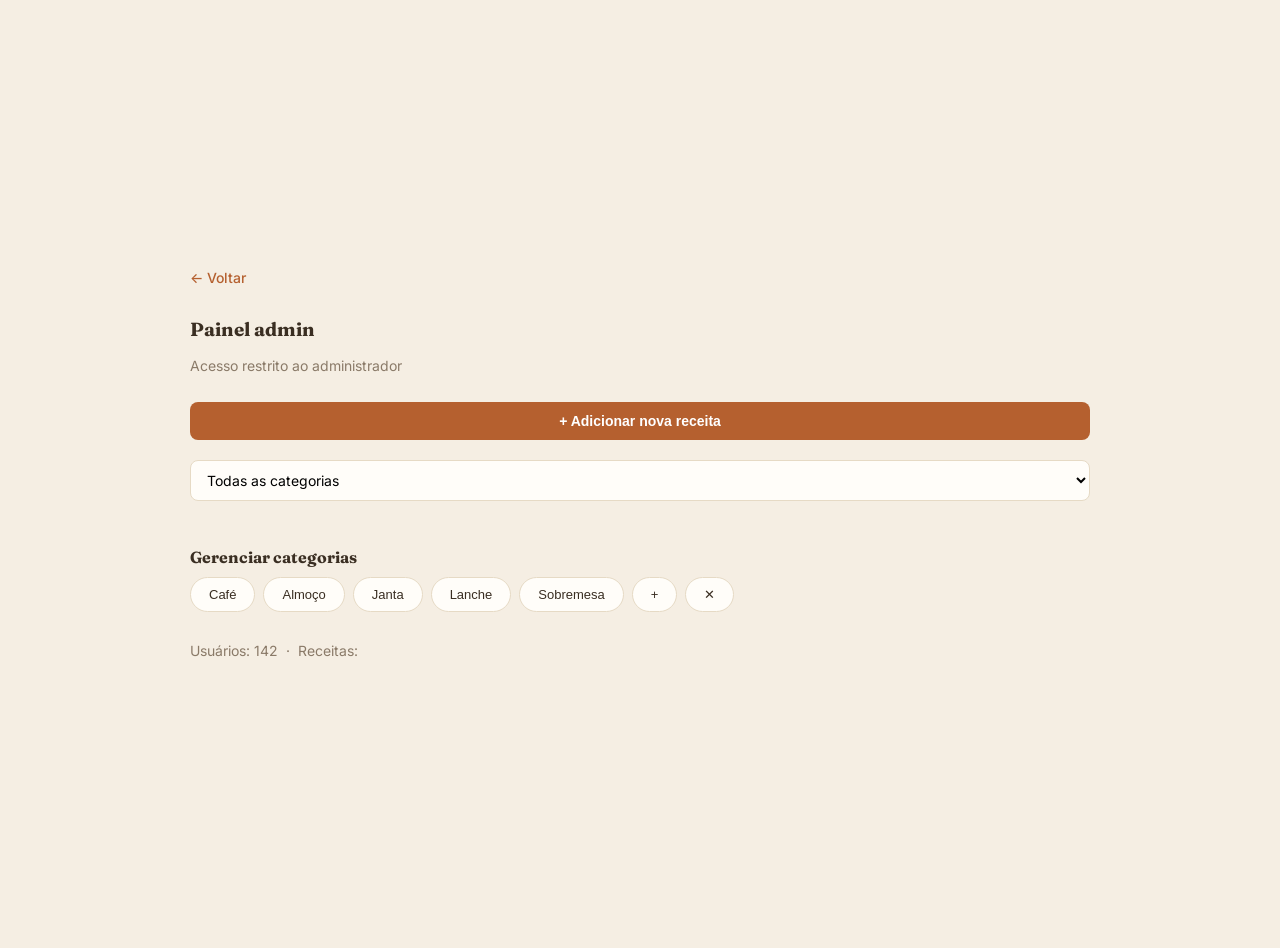
==== www/admin.html @ f5ab25eb "Add files via upload Área do administrador" ====
<!DOCTYPE html>
<html lang="pt-BR">
<head>
<meta charset="UTF-8">
<meta name="viewport" content="width=device-width, initial-scale=1.0">
<title>Painel admin — Receitas em Casa</title>
<link rel="stylesheet" href="css/style.css">
</head>
<body>

  <div class="pagina-inicial">

    <a href="index.html" class="voltar">← Voltar</a>

    <h2 class="secao-titulo">Painel admin</h2>
    <p class="subtitle">Acesso restrito ao administrador</p>

    <button type="button" id="btnAddReceita" style="margin-bottom: 20px;">+ Adicionar nova receita</button>

    <select id="filtroAdmin" class="filtro">
      <option value="todos">Todas as categorias</option>
      <option value="cafe">Café</option>
      <option value="almoco">Almoço</option>
      <option value="janta">Janta</option>
      <option value="lanche">Lanche</option>
      <option value="sobremesa">Sobremesa</option>
    </select>

    <!-- lista montada a partir de js/dados.js -->
    <div class="lista-admin" id="listaAdmin"></div>

    <h3 style="font-family: 'Fraunces', serif; font-size: 16px; margin-bottom: 10px;">Gerenciar categorias</h3>
    <div class="categorias" id="categoriasAdmin">
      <button type="button">Café</button>
      <button type="button">Almoço</button>
      <button type="button">Janta</button>
      <button type="button">Lanche</button>
      <button type="button">Sobremesa</button>
      <button type="button" id="btnAddCategoria">+</button>
      <button type="button" id="btnRemCategoria">✕</button>
    </div>

    <p class="subtitle" style="margin-top: 24px;">Usuários: 142 &nbsp;·&nbsp; Receitas: <span id="totalReceitas"></span></p>

  </div>

  <script src="js/dados.js"></script>
  <script src="js/favoritos-helper.js"></script>
  <script src="js/admin.js"></script>
</body>
</html>
---- www/css/style.css ----
@import url('https://fonts.googleapis.com/css2?family=Fraunces:wght@600&family=Inter:wght@400;500;600&display=swap');

body {
  font-family: 'Inter', Arial, sans-serif;
  background: #F5EEE3;
  color: #3A2E22;
  display: flex;
  justify-content: center;
  align-items: center;
  min-height: 100vh;
  margin: 0;
  padding: 24px 16px;
}

.card {
  background: #FFFDF9;
  border: 1px solid #E6DAC5;
  border-radius: 12px;
  padding: 36px 32px;
  width: 100%;
  max-width: 340px;
  text-align: center;
  box-sizing: border-box;
  box-shadow: 0 4px 14px rgba(58, 46, 34, 0.06);
}

h1 {
  font-family: 'Fraunces', serif;
  font-size: 23px;
  margin-bottom: 4px;
}

p.subtitle {
  color: #8A7A68;
  font-size: 14px;
  margin-bottom: 22px;
}

label {
  display: block;
  text-align: left;
  font-size: 13px;
  font-weight: 500;
  margin-bottom: 6px;
}

input {
  width: 100%;
  padding: 11px 12px;
  margin-bottom: 16px;
  border: 1px solid #E6DAC5;
  border-radius: 8px;
  font-size: 14px;
  font-family: 'Inter', Arial, sans-serif;
  box-sizing: border-box;
}

input:focus {
  outline: none;
  border-color: #B5602F;
}

.checkboxes {
  text-align: left;
  margin: 4px 0 20px;
}

.checkboxes label {
  display: inline-flex;
  align-items: center;
  gap: 6px;
  font-size: 13px;
  font-weight: 400;
  width: 47%;
  margin-bottom: 8px;
}

.checkboxes input {
  width: auto;
  margin: 0;
}

button {
  width: 100%;
  padding: 11px;
  background: #B5602F;
  color: white;
  border: none;
  border-radius: 8px;
  font-size: 14px;
  font-weight: 600;
  cursor: pointer;
  margin-top: 6px;
  transition: background 0.15s ease;
}

button:hover {
  background: #8F4A24;
}

.link {
  font-size: 14px;
  margin-top: 18px;
  color: #8A7A68;
}

a {
  color: #B5602F;
  font-weight: 500;
  text-decoration: none;
}

a:hover {
  text-decoration: underline;
}

@media (max-width: 380px) {
  .card {
    padding: 28px 22px;
  }
}

/* ===== Página inicial ===== */

.top-bar {
  width: 100%;
  max-width: 900px;
  display: flex;
  justify-content: space-between;
  align-items: center;
  margin-bottom: 20px;
  flex-wrap: wrap;
  gap: 12px;
}

.top-bar h1 {
  margin: 0;
}

.top-bar .botoes a {
  display: inline-block;
  margin-left: 10px;
  padding: 9px 18px;
  border-radius: 8px;
  font-size: 14px;
  font-weight: 600;
  text-decoration: none;
}

.top-bar .botoes .entrar {
  color: #B5602F;
  border: 1px solid #B5602F;
}

.top-bar .botoes .cadastrar {
  background: #B5602F;
  color: white;
}

.pagina-inicial {
  width: 100%;
  max-width: 900px;
}

.busca {
  width: 100%;
  padding: 12px 14px;
  border: 1px solid #E6DAC5;
  border-radius: 10px;
  font-size: 14px;
  font-family: 'Inter', Arial, sans-serif;
  margin-bottom: 18px;
  box-sizing: border-box;
}

.categorias {
  display: flex;
  flex-wrap: wrap;
  gap: 8px;
  margin-bottom: 30px;
}

.categorias button,
.categorias a {
  width: auto;
  margin: 0;
  padding: 9px 18px;
  background: #FFFDF9;
  color: #3A2E22;
  font-weight: 500;
  border: 1px solid #E6DAC5;
  border-radius: 999px;
  font-size: 13px;
  text-decoration: none;
  display: inline-block;
}

.categorias button:hover,
.categorias a:hover {
  background: #F5EEE3;
}

h2.secao-titulo {
  font-family: 'Fraunces', serif;
  font-size: 19px;
  margin-bottom: 16px;
}

.grid-receitas {
  display: grid;
  grid-template-columns: repeat(auto-fit, minmax(220px, 1fr));
  gap: 18px;
  margin-bottom: 30px;
}

.receita-card {
  background: #FFFDF9;
  border: 1px solid #E6DAC5;
  border-radius: 12px;
  overflow: hidden;
  text-align: left;
  box-shadow: 0 4px 14px rgba(58, 46, 34, 0.05);
}

.receita-card .foto {
  height: 120px;
  background: #EFE3D0;
  display: flex;
  align-items: center;
  justify-content: center;
  font-size: 34px;
}

.receita-card .info {
  padding: 16px;
}

.receita-card .info h3 {
  font-family: 'Fraunces', serif;
  font-size: 16px;
  margin: 0 0 8px;
}

.receita-card .info .meta {
  color: #8A7A68;
  font-size: 13px;
  margin-bottom: 12px;
}

.receita-card .info a {
  font-size: 13px;
}

.destaque-outro {
  display: block;
  text-align: center;
  background: #7C8A56;
  color: white !important;
  padding: 13px;
  border-radius: 10px;
  text-decoration: none;
  font-weight: 600;
  font-size: 14px;
  margin-bottom: 20px;
}

/* ===== Lista de receitas ===== */

.filtro {
  width: 100%;
  padding: 10px 12px;
  margin-bottom: 22px;
  border: 1px solid #E6DAC5;
  border-radius: 8px;
  font-size: 14px;
  font-family: 'Inter', Arial, sans-serif;
  background: #FFFDF9;
}

.voltar {
  display: inline-block;
  margin-bottom: 16px;
  font-size: 14px;
}

/* ===== Detalhe da receita ===== */

.receita-detalhe {
  width: 100%;
  max-width: 500px;
}

.receita-detalhe .foto-grande {
  height: 200px;
  background: #EFE3D0;
  border-radius: 12px;
  display: flex;
  align-items: center;
  justify-content: center;
  font-size: 60px;
  margin-bottom: 18px;
}

.receita-detalhe h1 {
  text-align: left;
  margin-bottom: 6px;
}

.receita-detalhe .meta {
  color: #8A7A68;
  font-size: 14px;
  margin-bottom: 20px;
}

.receita-detalhe h3 {
  font-family: 'Fraunces', serif;
  font-size: 16px;
  margin-bottom: 10px;
  margin-top: 22px;
}

.receita-detalhe ul,
.receita-detalhe ol {
  padding-left: 20px;
  font-size: 14px;
  line-height: 1.7;
}

.acoes {
  display: flex;
  gap: 10px;
  margin-top: 22px;
}

.acoes button {
  width: auto;
  flex: 1;
  background: #FFFDF9;
  color: #3A2E22;
  border: 1px solid #E6DAC5;
  font-weight: 500;
}

.acoes button.favoritado {
  background: #B5602F;
  color: white;
  border-color: #B5602F;
}

/* ===== O que tenho em casa? ===== */

#listaResultado {
  display: none;
}

/* ===== Painel admin ===== */

.lista-admin {
  margin-bottom: 24px;
}

.item-admin {
  display: flex;
  justify-content: space-between;
  align-items: center;
  padding: 12px 0;
  border-bottom: 1px solid #E6DAC5;
  font-size: 14px;
}

.item-admin span:last-child a {
  margin-left: 10px;
  font-size: 13px;
}

/* ===== Avaliação por estrelas ===== */

.estrelas {
  display: flex;
  gap: 4px;
  font-size: 22px;
  cursor: pointer;
}

.estrelas span {
  color: #E6DAC5;
}

.estrelas span.ativa {
  color: #D9A441;
}

/* ===== Remover dos favoritos ===== */

.remover {
  width: auto;
  background: none;
  border: none;
  color: #A8402A;
  font-size: 13px;
  font-weight: 500;
  padding: 0;
  margin: 0 0 0 12px;
  cursor: pointer;
}

.fav-card {
  width: auto;
  background: none;
  border: none;
  color: #B5602F;
  font-size: 13px;
  font-weight: 500;
  padding: 0;
  margin: 0 0 0 12px;
  cursor: pointer;
}

.fav-card.favoritado {
  color: #8F4A24;
  font-weight: 600;
}
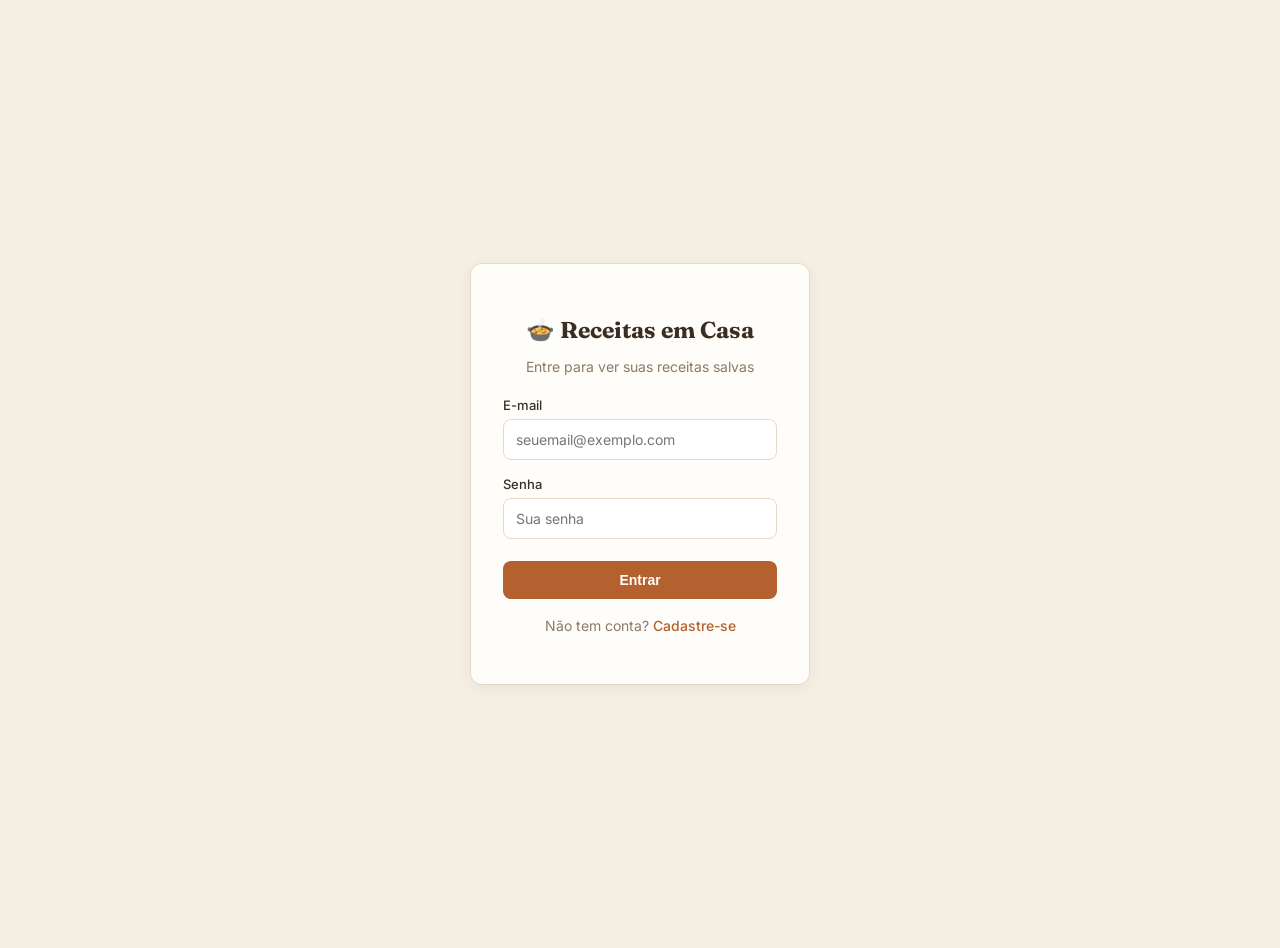
==== commit 91f564d8: "Atualiza receitas, categorias e avaliacoes" ====
--- a/www/admin.html
+++ b/www/admin.html
@@ -46,6 +46,6 @@
 
   <script src="js/dados.js"></script>
   <script src="js/favoritos-helper.js"></script>
-  <script src="js/admin.js"></script>
+  <script src="js/admin.js?v=3"></script>
 </body>
 </html>
--- a/www/css/style.css
+++ b/www/css/style.css
@@ -420,3 +420,25 @@
   color: #8F4A24;
   font-weight: 600;
 }
+
+
+/* Textos dos detalhes da receita */
+
+.receita-detalhe #metaReceita + div {
+  color: #3A2E22 !important;
+  font-family: 'Inter', Arial, sans-serif;
+  font-size: 16px !important;
+  line-height: 1.8;
+}
+
+.receita-detalhe #metaReceita + div strong {
+  color: #3A2E22;
+}
+
+.receita-detalhe #ingredientesReceita,
+.receita-detalhe #preparoReceita {
+  font-family: 'Inter', Arial, sans-serif;
+  font-size: 16px;
+  color: #3A2E22;
+  line-height: 1.8;
+}
